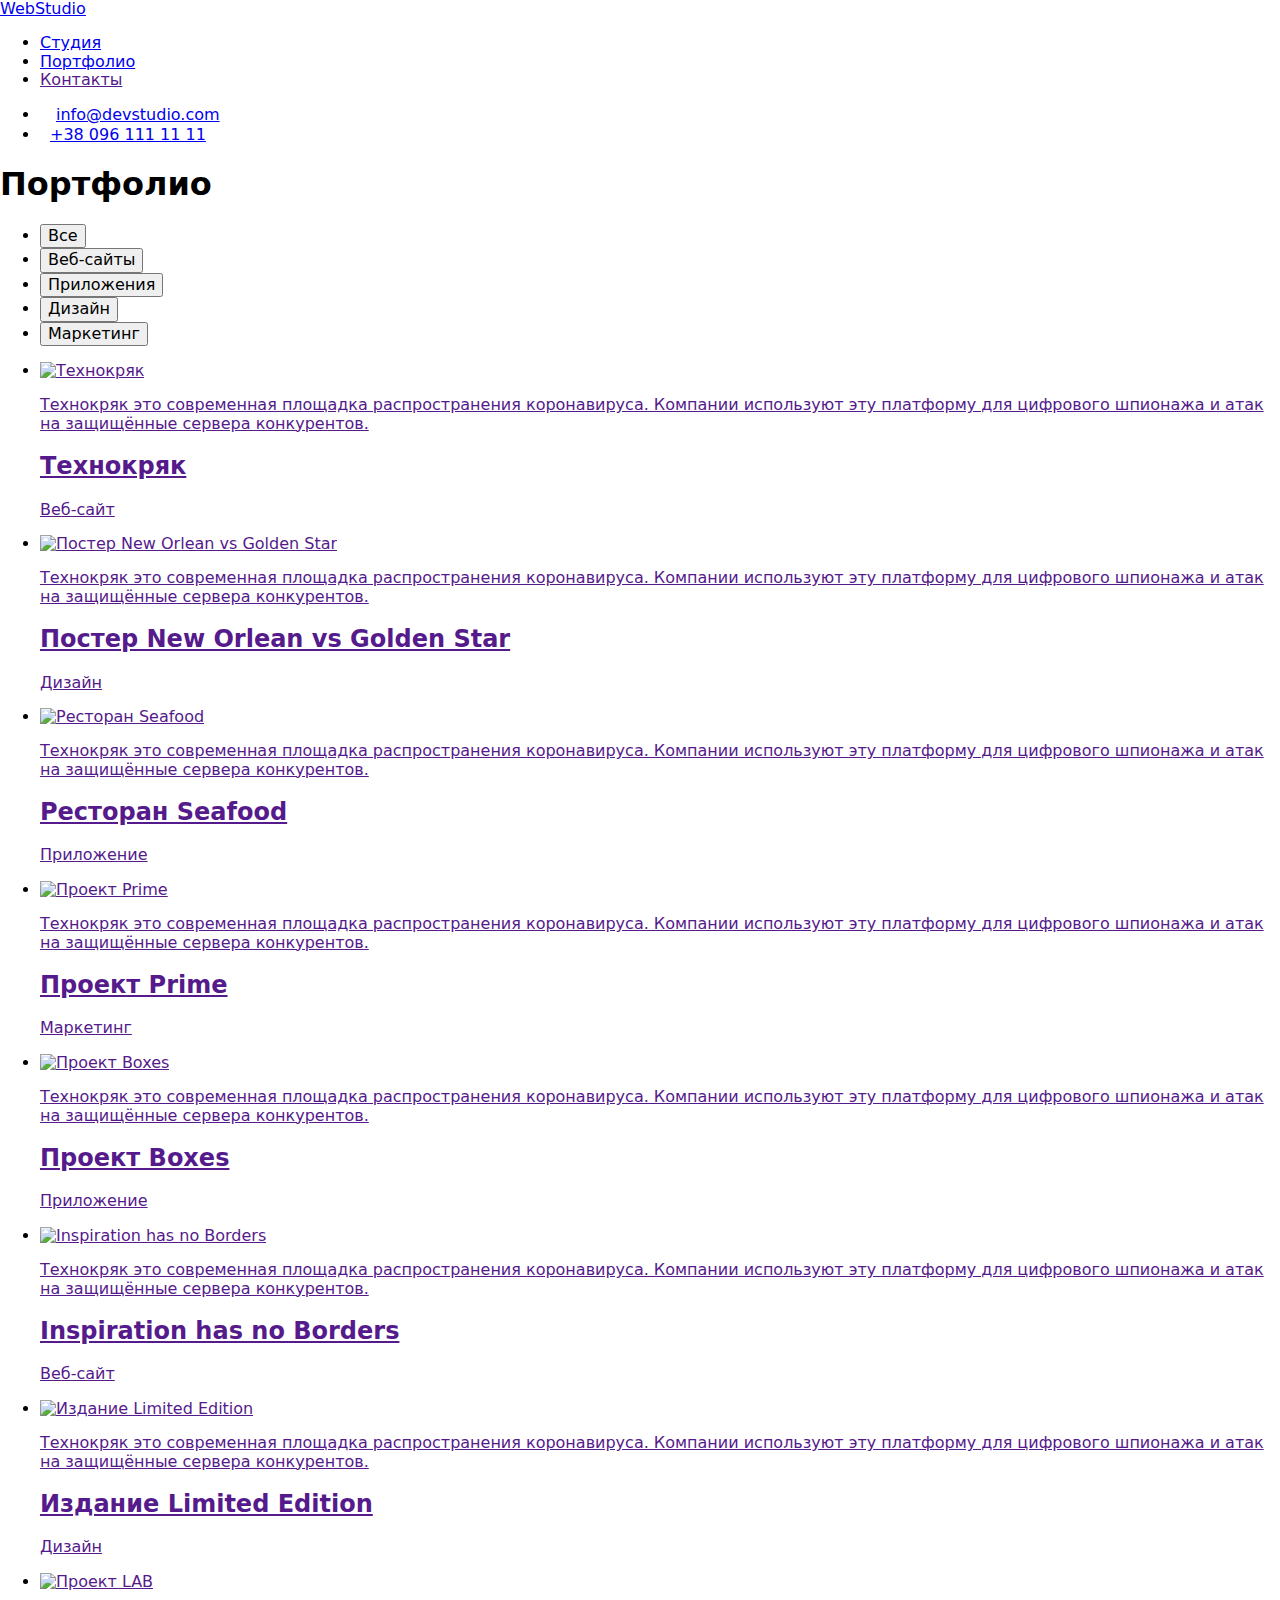
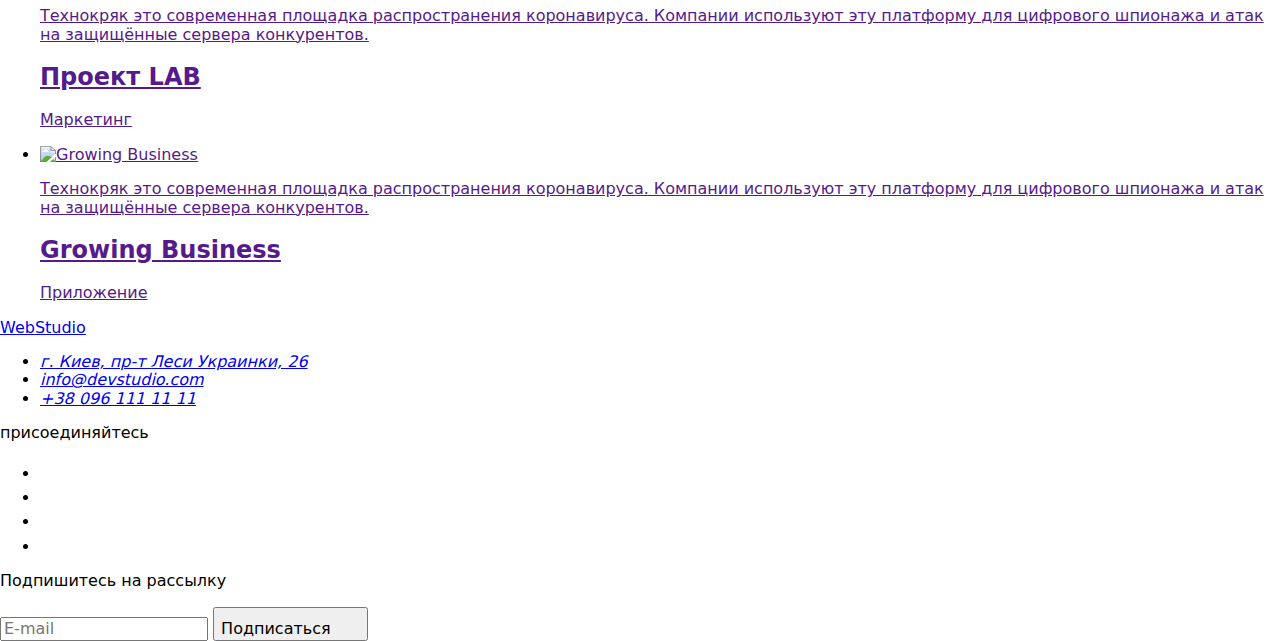
==== portfolio.html @ 0fcd15ce "Add files via upload" ====
<!DOCTYPE html>
<html lang="ru">
<head>
    <meta charset="UTF-8">
    <meta http-equiv="X-UA-Compatible" content="IE=edge">
    <meta name="viewport" content="width=device-width, initial-scale=1.0">
    <title>Портфолио</title>
    <link href="https://fonts.googleapis.com/css2?family=Raleway:wght@700&family=Roboto:wght@400;500;700;900&display=swap" rel="stylesheet">
    <link rel="stylesheet" href="https://cdnjs.cloudflare.com/ajax/libs/modern-normalize/1.1.0/modern-normalize.min.css">
    <link rel="stylesheet" href="./css/styles.css">
</head>
<body>
    <!-- Шапка сайта -->
    <header class="page-header">
        <div class="container nav-header">
            <nav class="main-nav">
                <a href="./index.html" class="logo">Web<span class="studio">Studio</span></a>
                <ul class="site-nav">
                    <li class="item">
                        <a href="./index.html" class="link">Студия</a>
                    </li>
                    <li class="item">
                        <a href="./portfolio.html" class="link current">Портфолио</a>
                    </li>
                    <li class="item">
                        <a href="" class="link">Контакты</a>
                    </li>
                </ul>
            </nav>
            <ul class="auth">
                <li class="item">
                    <a href="mailto:info@devstudio.com" class="auth-mail"><svg class="retreat" width="16" height="12">
                        <use href="./images/icons.svg#envelope"></use>
                    </svg>info@devstudio.com</a>
                </li>
                <li class="item">
                    <a href="tel:+380961111111" class="auth-tel"><svg class="retreat" width="10" height="16">
                        <use href="./images/icons.svg#smartphone"></use>
                    </svg>+38 096 111 11 11</a>
                </li>
            </ul>
        </div>
    </header>

    <main>
        <section class="section">
            <div class="container">
                <h1 class="hidden">Портфолио</h1>
                <!-- Фильтр -->
                <ul class="filter">
                    <li class="item"><button type="button" class="button primary">Все</button></li>
                    <li class="item"><button type="button" class="button secondary">Веб-сайты</button></li>
                    <li class="item"><button type="button" class="button secondary">Приложения</button></li>
                    <li class="item"><button type="button" class="button secondary">Дизайн</button></li>
                    <li class="item"><button type="button" class="button secondary">Маркетинг</button></li>
                </ul>
                <!-- Карточки -->
                <ul class="cards">
                    <li class="item">
                        <a class="cards-link" href="">
                            <div class="tumb">
                                <img src="./images/img1.jpg" alt="Технокряк" width="370">
                                <div class="overlay">
                                    <p class="paragraph" >Технокряк это современная площадка распространения коронавируса. Компании используют эту платформу для цифрового шпионажа и атак на защищённые сервера конкурентов.</p>
                                </div>
                            </div>
                            <div class="content">
                                <h2 class="title">Технокряк</h2>
                                <p class="paragraph">Веб-сайт</p>
                            </div>
                        </a>
                    </li>
                    <li class="item">
                        <a class="cards-link" href="">
                            <div class="tumb">
                                <img src="./images/img2.jpg" alt="Постер New Orlean vs Golden Star" width="370">
                                <div class="overlay">
                                    <p class="paragraph">Технокряк это современная площадка распространения коронавируса. Компании используют эту платформу для цифрового шпионажа и атак на защищённые сервера конкурентов.</p>
                                </div>
                            </div>                            
                            <div class="content">
                                <h2 class="title">Постер New Orlean vs Golden Star</h2>
                                <p class="paragraph">Дизайн</p>
                            </div>
                        </a>
                    </li>
                    <li class="item">
                        <a class="cards-link" href="">
                            <div class="tumb">
                                <img src="./images/img3.jpg" alt="Ресторан Seafood" width="370">
                                <div class="overlay">
                                    <p class="paragraph">Технокряк это современная площадка распространения коронавируса. Компании используют эту платформу для цифрового шпионажа и атак на защищённые сервера конкурентов.</p>
                                </div>
                            </div>                            
                            <div class="content">
                                <h2 class="title">Ресторан Seafood</h2>
                                <p class="paragraph">Приложение</p>
                            </div>
                        </a>
                    </li>
                    <li class="item">
                        <a class="cards-link" href="">
                            <div class="tumb">
                                <img src="./images/img4.jpg" alt="Проект Prime" width="370">
                                <div class="overlay">
                                    <p class="paragraph">Технокряк это современная площадка распространения коронавируса. Компании используют эту платформу для цифрового шпионажа и атак на защищённые сервера конкурентов.</p>
                                </div>
                            </div>                            
                            <div class="content">
                                <h2 class="title">Проект Prime</h2>
                                <p class="paragraph">Маркетинг</p>
                            </div>
                        </a>
                    </li>
                    <li class="item">
                        <a class="cards-link" href="">
                            <div class="tumb">
                                <img src="./images/img5.jpg" alt="Проект Boxes" width="370">
                                <div class="overlay">
                                    <p class="paragraph">Технокряк это современная площадка распространения коронавируса. Компании используют эту платформу для цифрового шпионажа и атак на защищённые сервера конкурентов.</p>
                                </div>
                            </div>                            
                            <div class="content">
                                <h2 class="title">Проект Boxes</h2>
                                <p class="paragraph">Приложение</p>
                            </div>
                        </a>
                    </li>
                    <li class="item">
                        <a class="cards-link" href="">
                            <div class="tumb">
                                <img src="./images/img6.jpg" alt="Inspiration has no Borders" width="370">
                                <div class="overlay">
                                    <p class="paragraph">Технокряк это современная площадка распространения коронавируса. Компании используют эту платформу для цифрового шпионажа и атак на защищённые сервера конкурентов.</p>
                                </div>
                            </div>                            
                            <div class="content">
                                <h2 class="title">Inspiration has no Borders</h2>
                                <p class="paragraph">Веб-сайт</p>
                            </div>
                        </a>
                    </li>
                    <li class="item">
                        <a class="cards-link" href="">
                            <div class="tumb">
                                <img src="./images/img7.jpg" alt="Издание Limited Edition" width="370">
                                <div class="overlay">
                                    <p class="paragraph">Технокряк это современная площадка распространения коронавируса. Компании используют эту платформу для цифрового шпионажа и атак на защищённые сервера конкурентов.</p>
                                </div>
                            </div>                            
                            <div class="content">
                                <h2 class="title">Издание Limited Edition</h2>
                                <p class="paragraph">Дизайн</p>
                            </div>
                        </a>
                    </li>
                    <li class="item">
                        <a class="cards-link" href="">
                            <div class="tumb">
                                <img src="./images/img8.jpg" alt="Проект LAB" width="370">
                                <div class="overlay">
                                    <p class="paragraph">Технокряк это современная площадка распространения коронавируса. Компании используют эту платформу для цифрового шпионажа и атак на защищённые сервера конкурентов.</p>
                                </div>
                            </div>                            
                            <div class="content">
                                <h2 class="title">Проект LAB</h2>
                                <p class="paragraph">Маркетинг</p>
                            </div>
                        </a>
                    </li>
                    <li class="item">
                        <a class="cards-link" href="">
                            <div class="tumb">
                                <img src="./images/img9.jpg" alt="Growing Business" width="370">
                                <div class="overlay">
                                    <p class="paragraph">Технокряк это современная площадка распространения коронавируса. Компании используют эту платформу для цифрового шпионажа и атак на защищённые сервера конкурентов.</p>
                                </div>
                            </div>                            
                            <div class="content">
                                <h2 class="title">Growing Business</h2>
                                <p class="paragraph">Приложение</p>
                            </div>
                        </a>
                    </li>
                </ul>
            </div>
        </section>
    </main>

    <!-- Футер -->
    <footer class="footer">
        <div class="container ranks">
            <div class="footer-left">
                <p><a href="./index.html" class="logo">Web<span class="studio">Studio</span></a></p>        
                <address>
                    <ul class="address">
                        <li><a href="https://goo.gl/maps/qXwa7qk5TGZTuWN36" target="_blank" rel="noopener noreferrer" class="maps">г. Киев, пр-т Леси Украинки, 26</a></li>
                        <li class="address-indent"><a href="mailto:info@devstudio.com" class="mail">info@devstudio.com</a></li>
                        <li class="address-indent"><a href="tel:+380961111111" class="tel">+38 096 111 11 11</a></li>
                    </ul>
                </address>
            </div>
            <div class="footer-links">
                <p>присоединяйтесь</p>
                <ul class="links">
                    <li class="ikons">
                        <a class="ikons1" href="">
                            <svg class="footer-ikons" width="20" height="20">
                                <use href="./images/icons.svg#instagram"></use>
                            </svg>
                        </a>
                    </li>
                    <li class="ikons">
                        <a class="ikons1" href="">
                            <svg class="footer-ikons" width="20" height="20">
                                <use href="./images/icons.svg#twitter"></use>
                            </svg>
                        </a>
                    </li>
                    <li class="ikons">
                        <a class="ikons1" href="">
                            <svg class="footer-ikons" width="20" height="20">
                                <use href="./images/icons.svg#facebook"></use>
                            </svg>
                        </a>
                    </li>
                    <li class="ikons">
                        <a class="ikons1" href="">
                            <svg class="footer-ikons" width="20" height="20">
                                <use href="./images/icons.svg#linkedin"></use>
                            </svg>
                        </a>
                    </li>
                </ul>
            </div>
            <form class="footer-form">
                <p>Подпишитесь на рассылку</p>
                <div class="footer-contact-form">
                    <input class="footer-contact-form-input" type="email" name="email" placeholder="E-mail" required>
                    <button class="footer-form-submit-btn" type="submit">
                        Подписаться
                        <svg class="icon-send" width="24" height="24">
                            <use href="./images/icons.svg#icon-send"></use></svg>
                    </button>
                </div>
            </form>
        </div>
    </footer>
   
</body>
</html>
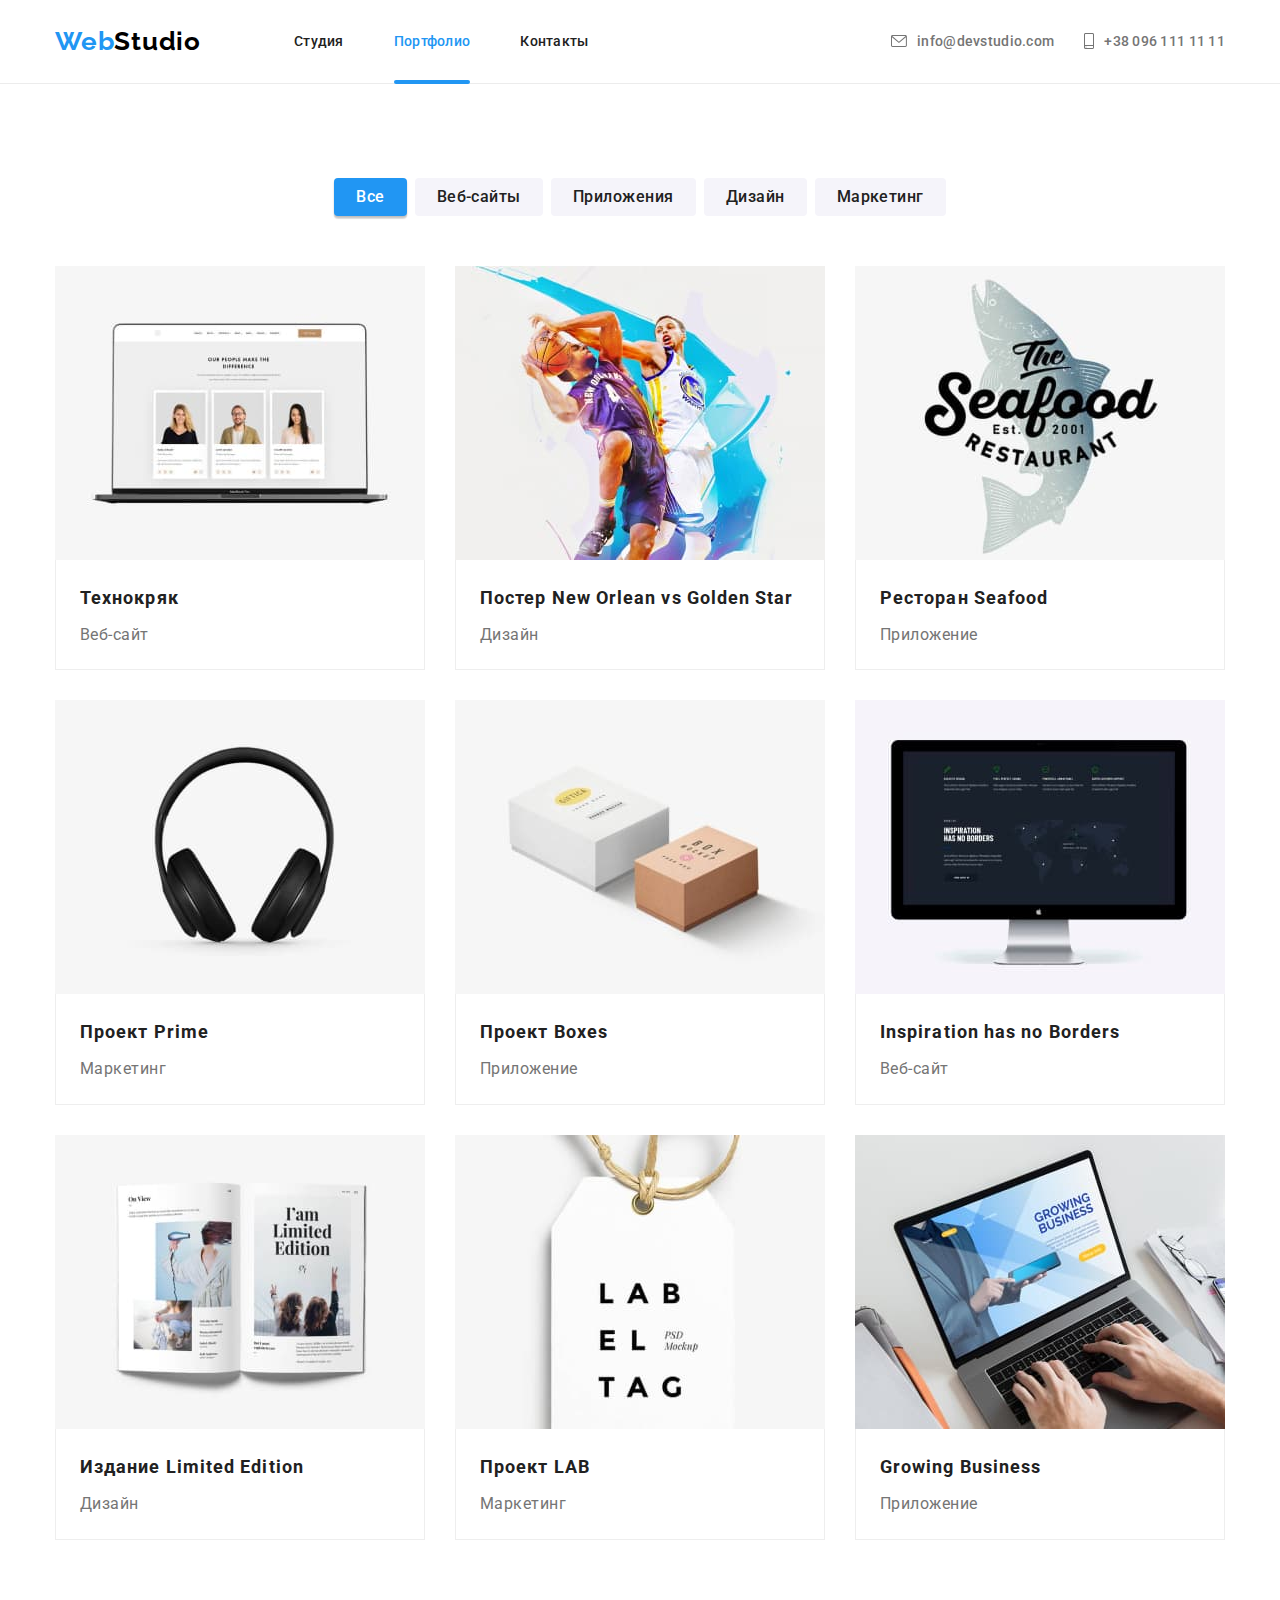
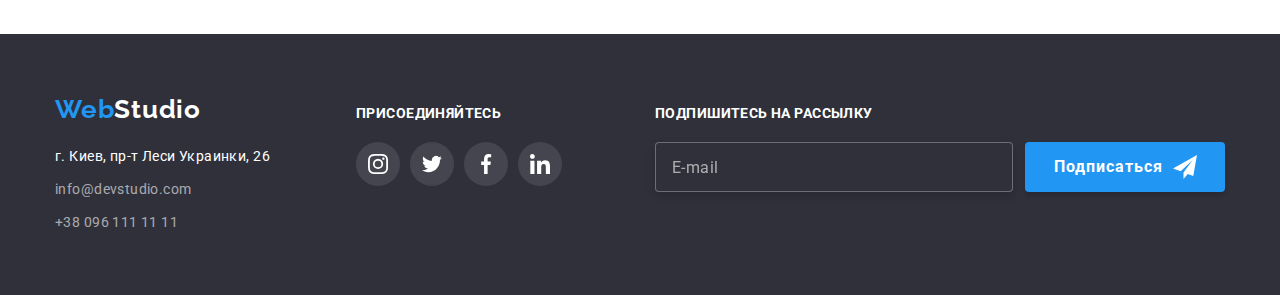
==== commit 421ec712: "классы в футере портфолио" ====
--- a/portfolio.html
+++ b/portfolio.html
@@ -194,14 +194,14 @@
                 <p><a href="./index.html" class="logo">Web<span class="studio">Studio</span></a></p>        
                 <address>
                     <ul class="address">
-                        <li><a href="https://goo.gl/maps/qXwa7qk5TGZTuWN36" target="_blank" rel="noopener noreferrer" class="maps">г. Киев, пр-т Леси Украинки, 26</a></li>
-                        <li class="address-indent"><a href="mailto:info@devstudio.com" class="mail">info@devstudio.com</a></li>
-                        <li class="address-indent"><a href="tel:+380961111111" class="tel">+38 096 111 11 11</a></li>
+                        <li><a href="https://goo.gl/maps/qXwa7qk5TGZTuWN36" target="_blank" rel="noopener noreferrer" class="address-link maps">г. Киев, пр-т Леси Украинки, 26</a></li>
+                        <li class="address-indent"><a href="mailto:info@devstudio.com" class="address-link mail">info@devstudio.com</a></li>
+                        <li class="address-indent"><a href="tel:+380961111111" class="address-link tel">+38 096 111 11 11</a></li>
                     </ul>
                 </address>
             </div>
             <div class="footer-links">
-                <p>присоединяйтесь</p>
+                <p class="footer-paragraph">присоединяйтесь</p>
                 <ul class="links">
                     <li class="ikons">
                         <a class="ikons1" href="">
@@ -234,7 +234,7 @@
                 </ul>
             </div>
             <form class="footer-form">
-                <p>Подпишитесь на рассылку</p>
+                <p class="footer-paragraph">Подпишитесь на рассылку</p>
                 <div class="footer-contact-form">
                     <input class="footer-contact-form-input" type="email" name="email" placeholder="E-mail" required>
                     <button class="footer-form-submit-btn" type="submit">
--- a/css/styles.css
+++ b/css/styles.css
@@ -0,0 +1,806 @@
+:root{
+    --primary-text-color: #757575;
+    --title-text-color: #212121;
+    --accent-color: #2196f3;
+    --white-color: #ffffff;
+    --background-btn-color: #F5F4FA;
+    --background-footer-color: #2F303A;
+    --footer-color: rgba(255, 254, 254, 0.6);
+    --overlay-color: rgba(33, 150, 243, 0.9);
+}
+
+body{
+    color: var(--primary-text-color);
+    background-color: var(--white-color);
+    font-family: Roboto, sans-serif
+}
+ul{
+    padding: 0;
+    margin: 0;
+    list-style: none;
+}
+button{
+    font-family: inherit;
+}
+
+.logo,
+.studio{    
+    font-family: Raleway, sans-serif;
+    font-weight: 700;
+    font-size: 26px;
+    line-height: 1.2;
+    letter-spacing: 0.03em;
+    text-decoration: none;
+}
+.logo{
+    color: var(--accent-color);
+}
+.page-header .studio{
+    color: #000000;    
+}
+/* nav */
+.nav-header{
+    display: flex;
+    align-items: center;
+}
+.main-nav{
+    display: flex;
+    align-items: center;
+}
+.site-nav{
+    display: flex;
+    margin-left: 93px;
+}
+.auth{
+    display: flex;
+    margin-left: auto;
+}
+.site-nav .item:not(:last-child){
+    margin-right: 50px;
+}
+.auth .item:not(:last-child){
+    margin-right: 30px;
+}
+.site-nav .link{
+    display: block;
+    padding-top: 32px;
+    padding-bottom: 32px;
+    color: var(--title-text-color);
+    font-weight: 500;
+    font-size: 14px;
+    line-height: 1.33;
+    letter-spacing: 0.02em;
+    text-decoration: none;
+    position: relative;
+    transition: color 250ms cubic-bezier(0.4, 0, 0.2, 1);
+}
+.site-nav .link:hover,
+.site-nav .link:focus {
+    color: var(--accent-color);
+}
+.site-nav .link.current{
+    color: var(--accent-color);
+}
+.current::after{
+    content: "";
+    display: inline-block;
+    height: 4px;
+    width: 100%;
+    position: absolute;
+    bottom: -1px;
+    left: 0;
+    background: var(--accent-color);
+    border-radius: 2px;
+}
+/* auth */
+.auth-mail,
+.auth-tel{
+    display: inline-flex;
+    padding-top: 32px;
+    padding-bottom: 32px;
+    align-items: center;
+    color: var(--primary-text-color);
+    fill: var(--primary-text-color);
+    font-weight: 500;
+    font-size: 14px;
+    line-height: 1.33;
+    letter-spacing: 0.02em;
+    text-decoration: none;
+    transition: color 250ms cubic-bezier(0.4, 0, 0.2, 1), fill 250ms cubic-bezier(0.4, 0, 0.2, 1);
+}
+.retreat{
+    margin-right: 10px;
+} 
+.auth-mail:hover,
+.auth-mail:focus,
+.auth-tel:hover,
+.auth-tel:focus{
+    color: var(--accent-color);
+    fill: var(--accent-color);
+}
+.page-header{
+    margin-left: 0px;
+    border-bottom: 1px solid #ECECEC;
+}
+/* main */
+.section{
+    padding-top: 94px;
+    padding-bottom: 94px;
+}
+
+/* filter */
+.filter{
+    display: flex;
+    margin-left: auto;
+    margin-right: auto;
+    margin-bottom: 50px;
+    justify-content: center;
+}
+.filter .item:not(:last-child){
+    margin-right: 8px;
+}
+.button{
+    border: none;
+    border-radius: 4px;
+    padding: 6px 22px;
+    color: var(--title-text-color);
+    background-color: var(--background-btn-color);
+    font-weight: 500;
+    font-size: 16px;
+    line-height: 1.62;
+    text-align: center;
+    letter-spacing: 0.03em;
+    text-decoration: none;
+    cursor: pointer;
+    transition: color 250ms cubic-bezier(0.4, 0, 0.2, 1), background-color 250ms cubic-bezier(0.4, 0, 0.2, 1), box-shadow 250ms cubic-bezier(0.4, 0, 0.2, 1);
+}
+.filter .button{
+     max-width: 145px;   
+}
+.filter .button.secondary:hover,
+.filter .button.secondary:focus,
+.button.primary{
+    color: var(--white-color);
+    background-color: var(--accent-color);
+    box-shadow: 0px 3px 1px rgba(0, 0, 0, 0.1), 0px 1px 2px rgba(0, 0, 0, 0.08), 0px 2px 2px rgba(0, 0, 0, 0.12);
+}
+.button.secondary{
+    color: var(--title-text-color);
+    background-color: var(--background-btn-color);
+}
+/* cards */
+.cards{
+    display: flex;
+    flex-wrap: wrap;
+}
+.cards .item{
+    width: 370px;    
+}
+.cards-link{
+    display: block;
+    transition: box-shadow 250ms cubic-bezier(0.4, 0, 0.2, 1);
+}
+.cards-link:hover,
+.cards-link:focus{
+    box-shadow: 0px 1px 1px rgba(0, 0, 0, 0.12), 0px 4px 4px rgba(0, 0, 0, 0.06), 1px 4px 6px rgba(0, 0, 0, 0.16);
+}
+.cards .item:not(:nth-child(3n)){
+    margin-right: 30px;
+}
+.cards .item:not(:nth-last-child(-n+3)){
+    margin-bottom: 30px;
+}
+.tumb{
+    position: relative;
+    overflow: hidden;
+}
+.cards-link:hover .overlay,
+.cards-link:focus .overlay{
+    transform: translateY(0);
+}
+.overlay{
+    padding: 63px 24px;
+    position: absolute;
+    bottom: 0;
+    left: 0;
+    width: 100%;
+    height: 100%;
+    background-color: var(--overlay-color);
+    transform: translateY(101%);
+    transition: transform 250ms cubic-bezier(0.4, 0, 0.2, 1);
+}
+.cards .content{
+    padding: 20px 24px;
+    border: 1px solid #EEEEEE;
+    border-top: 0;
+    box-sizing: border-box;
+}
+.cards .title{
+    margin-top: 0;
+    margin-bottom: 4px;
+    color: var(--title-text-color);
+    font-weight: 700;
+    font-size: 18px;
+    line-height: 2;
+    letter-spacing: 0.06em;
+}
+.cards-link{
+    text-decoration: none;
+}
+.cards .paragraph{
+    color:var(--primary-text-color) ;
+    font-size: 16px;
+    line-height: 1.87;
+    letter-spacing: 0.03em;
+}
+.tumb .paragraph{
+    font-family: Roboto;
+    font-style: normal;
+    font-weight: 400;
+    font-size: 18px;
+    line-height: 1.56;
+    letter-spacing: 0.03em;
+    color: #FFFFFF;
+}
+/* hero */
+.hero{
+    padding-top: 200px;
+    padding-bottom: 200px;
+    text-align: center;
+    max-width: 1600px;
+    height: 600px;
+    margin-left: auto;
+    margin-right: auto;
+    background-image: linear-gradient(to right, rgba(47, 48, 58, 0.4), rgba(47, 48, 58, 0.4)), url(../images/hero.jpg);
+}
+.hero-title{
+    margin-top: 0px;
+    margin-bottom: 30px;
+    margin-left: auto;
+    margin-right: auto;
+    width: 696px;
+    color: var(--white-color);
+    font-weight: 900;
+    font-size: 44px;
+    line-height: 1.36;
+    letter-spacing: 0.06em;
+    text-transform: uppercase;
+}
+.hero-btn{
+    border-radius: 4px;
+    border: 0px;
+    padding: 10px 32px;
+    min-width: 200px;
+    height: 50px;
+    color: var(--white-color);
+    background-color: var(--accent-color);
+    font-weight: 700;
+    font-size: 16px;
+    line-height: 1.87;
+    align-items: center;
+    letter-spacing: 0.06em;
+    text-decoration: none;
+    cursor: pointer;
+    transition: background-color 250ms cubic-bezier(0.4, 0, 0.2, 1);
+}
+.hero-btn:hover,
+.hero-btn:focus{
+    background-color: #188CE8;    ;
+}
+
+/* section */
+h3,
+p{
+    margin-top: 0;
+    margin-bottom: 0;
+}
+.people{
+    background-color: #F5F4FA;
+}
+.peculiarities{
+    display: flex;
+}
+.peculiarities .item{
+    width: calc((100%-90)/4);
+}
+.peculiarities .item:not(:last-child){
+    margin-right: 30px;
+}
+.decor{
+    display: flex;
+    align-items: center;
+    background-color: #F5F4FA;
+    height: 120px;
+    margin-bottom: 30px;
+    justify-content: center;
+}
+.peculiarities .section-title{
+    margin-bottom: 10px;
+    font-weight: 700;
+    font-size: 14px;
+    line-height: 1.14;
+    text-align: left;
+    letter-spacing: 0.03em;
+    text-transform: uppercase;
+}
+.peculiarities .paragraph{
+    font-size: 14px;
+    line-height: 1.71;
+    letter-spacing: 0.03em;
+}
+.section-title{
+    margin-top: 0;
+    margin-bottom: 50px;
+    color: var(--title-text-color);
+    font-weight: 700;
+    font-size: 36px;
+    line-height: 1.17;
+    text-align: center;
+    letter-spacing: 0.03em;
+}
+.work{
+    padding-top: 0;
+}
+.section-work{
+    display: flex;
+}
+.section-work .item{
+    width: calc((100%-60)/3);
+}
+.section-work .item:not(:last-child){
+    margin-right: 30px;
+}
+img{
+    display: block;
+}
+.work-item{
+    position: relative;
+}
+.work-insert{
+    position: absolute;
+    bottom: 0;
+    width: 370px;
+    height: 70px;
+    display: flex;
+    background: rgba(47, 48, 58, 0.8);
+}
+.work-insert .paragraph{
+    display: flex;
+    align-items: center;
+    justify-content: center;
+    width: 100%;
+    font-family: Roboto;
+    font-style: normal;
+    font-weight: 700;
+    font-size: 14px;
+    line-height: 1.14;    
+    letter-spacing: 0.03em;
+    text-transform: uppercase;
+    color: #FFFFFF;    
+}
+.command{
+    display: flex;
+}
+.command .item{
+    width: calc((100%-90)/4);
+    background: var(--white-color);
+    box-shadow: 0px 1px 3px rgba(0, 0, 0, 0.12), 0px 1px 1px rgba(0, 0, 0, 0.14), 0px 2px 1px rgba(0, 0, 0, 0.2);
+    border-radius: 0px 0px 4px 4px;
+}
+.command .item:not(:last-child){
+    margin-right: 30px;
+}
+.command .content{
+    padding-top: 30px;
+    padding-bottom: 30px;
+}
+.name{
+    margin-bottom: 10px;
+    color: var(--title-text-color);
+    font-weight: 500;
+    font-size: 16px;
+    line-height: 1.19;
+    text-align: center;
+    letter-spacing: 0.03em;
+}
+.command .paragraph{
+    font-size: 16px;
+    line-height: 1.19;
+    text-align: center;
+    letter-spacing: 0.03em;
+    margin-bottom: 16px;
+}
+.links{
+    display: flex;
+    padding: 0;
+    margin: 0 auto;    
+    list-style: none;
+    justify-content: center;
+    align-items: center;
+}
+.links .ikons1{
+    display: inline-flex;
+    width: 44px;
+    height: 44px;
+    border-radius: 50%;
+    align-items: center;
+    justify-content: center;
+    transition: background-color 250ms cubic-bezier(0.4, 0, 0.2, 1);
+}
+.command-ikons{
+    fill: #AFB1B8;
+    transition: fill 250ms cubic-bezier(0.4, 0, 0.2, 1);
+}
+.ikons1:hover .command-ikons,
+.ikons1:focus .command-ikons{
+    fill: var(--white-color);
+}
+.links .ikons1:hover,
+.links .ikons1:focus{
+    background-color: var(--accent-color);    
+}
+.links .ikons:not(:last-child){
+    margin-right: 10px;
+}
+
+.customers{
+    display: flex;
+    padding: 0;
+    margin: 0;
+    list-style: none;
+}
+.button1{
+    display: flex;
+    align-items: center;
+    justify-content: center;
+    padding: 0;    
+    width: 170px;
+    height: 92px;
+    border: 1px solid #AFB1B8;
+    box-sizing: border-box;
+    border-radius: 4px;
+    background-color: var(--white-color);
+    transition: border 250ms cubic-bezier(0.4, 0, 0.2, 1);
+}
+.customers li + li{
+    margin-left: 30px;
+}
+.button-icon{    
+    fill: #AFB1B8;
+    transition: fill 250ms cubic-bezier(0.4, 0, 0.2, 1);
+}
+.button1:hover,
+.button1:focus{
+    border: 1px solid var(--accent-color);
+}
+.button1:hover .button-icon,
+.button1:focus .button-icon{
+    fill: var(--accent-color);    
+}
+
+/* footer */
+.footer{
+    padding-top: 60px;
+    padding-bottom: 60px;
+    background-color: var(--background-footer-color);
+}
+.ranks{
+    display: flex;
+    align-items: baseline;
+}
+.footer .studio{
+    color: var(--white-color);
+}
+.address{
+    margin-top: 20px;
+    width: 231px;
+}
+.address-link{
+    font-size: 14px;
+    line-height: 1.71;
+    letter-spacing: 0.03em;
+    text-decoration: none;
+    font-style: normal;
+    transition: color 250ms cubic-bezier(0.4, 0, 0.2, 1);
+}
+.address-indent{
+    margin-top: 9px;
+}
+.address .mail,
+.address .tel{   
+    color: var(--footer-color);
+}
+.address .maps{
+    color: var(--white-color);
+}
+.address-link:hover,
+.address-link:focus{
+    color: var(--white-color);
+}
+.footer-links{
+    margin-left: 70px;
+}
+.footer-paragraph{
+    margin-bottom: 20px;
+    font-style: normal;
+    font-weight: bold;
+    font-size: 14px;
+    line-height: 1.14;
+    letter-spacing: 0.03em;
+    text-transform: uppercase;
+    color: #FFFFFF
+}
+.footer-links .ikons1{
+    background-color: rgba(255, 255, 255, 0.1);
+}
+.footer-ikons{
+    fill: var(--white-color);    
+}
+.footer-form{
+    margin-left: 93px;
+}
+.footer-contact-form{
+    display: flex;
+}
+.footer-contact-form-input{
+    display: flex;
+    align-items: center;
+    width: 358px;
+    height: 50px;
+    margin-right: 12px;
+    padding-left: 16px;
+    font-family: Roboto;
+    font-style: normal;
+    font-weight: 400;
+    font-size: 16px;
+    line-height: 1.25;
+    letter-spacing: 0.03em;
+    background-color: var(--background-footer-color);
+    border: 1px solid rgba(255, 255, 255, 0.3);
+    filter: drop-shadow(0px 4px 4px rgba(0, 0, 0, 0.15));
+    border-radius: 4px;
+    color: var(--white-color);
+    transition: border-color 250ms cubic-bezier(0.4, 0, 0.2, 1);
+}
+.footer-contact-form-input:focus{
+    outline: none;    
+    border-color: var(--accent-color);
+}
+.footer-contact-form-input::placeholder{
+    color: rgba(255, 255, 255, 0.6);
+}
+.footer-form-submit-btn{
+    display: flex;
+    align-items: center;
+    text-align: center;
+    padding: 10px 28px 10px 29px;
+    min-width: 200px;
+    height: 50px;
+    font-family: Roboto;
+    font-style: normal;
+    font-weight: 700;
+    font-size: 16px;
+    line-height: 1.88;    
+    letter-spacing: 0.06em;
+    text-decoration: none;
+    cursor: pointer;
+    border-radius: 4px;
+    border: 0px;    
+    color: var(--white-color);
+    background-color: var(--accent-color);
+    box-shadow: 0px 4px 4px rgba(0, 0, 0, 0.15);
+    transition: background-color 250ms cubic-bezier(0.4, 0, 0.2, 1);
+}
+.footer-form-submit-btn:hover,
+.footer-form-submit-btn:focus{
+    background-color: #188CE8;    ;
+}
+.icon-send{
+    margin-left: 10px;
+}
+.container{
+    margin-left: auto;
+    margin-right: auto;
+    width: 1200px;
+    padding-left: 15px;
+    padding-right: 15px;
+}
+.hidden {
+    position: absolute;
+    width: 1px;
+    height: 1px;
+    margin: -1px;
+    border: 0;
+    padding: 0;    
+    white-space: nowrap;
+    clip-path: inset(100%);
+    clip: rect(0 0 0 0);
+    overflow: hidden;
+}
+.backdrop{
+    position: fixed;
+    z-index: 100;
+    top: 0;
+    left: 0;
+    width: 100vw;
+    height: 100vh;
+    background-color: rgba(0, 0, 0, 0.5);
+    opacity: 1;
+    visibility: visible;
+    transition: opacity 250ms cubic-bezier(0.4, 0, 0.2, 1), visibility 250ms cubic-bezier(0.4, 0, 0.2, 1);
+    animation: animatescale 1000ms linear;
+}
+.backdrop.is-hidden{
+    visibility: hidden;
+    opacity: 0;
+    pointer-events: none;
+}
+.modal{
+    position: absolute;     
+    top: 50%;
+    left: 50%;
+    transform: translate(-50%, -50%);
+    min-width: 528px;
+    min-height: 581px;
+    background-color: var(--white-color);
+    box-shadow: 0px 1px 3px rgba(0, 0, 0, 0.12), 0px 1px 1px rgba(0, 0, 0, 0.14), 0px 2px 1px rgba(0, 0, 0, 0.2);
+    border-radius: 4px;
+    padding: 40px;
+}
+.modal-close{
+    display: flex;
+    justify-content: center;
+    align-items: center;
+    padding: 0;
+    position: absolute;
+    top: 8px;
+    right: 8px;
+    width: 30px;
+    height: 30px;
+    border-radius: 50%;
+    border: 1px solid rgba(0, 0, 0, 0.1);
+    background-color: transparent;
+    cursor: pointer;
+    transition: fill 250ms cubic-bezier(0.4, 0, 0.2, 1);   
+}
+.modal-close:hover,
+.modal-close:focus{
+    fill: var(--accent-color);
+}
+.contact-form-text{
+    font-family: Roboto;
+    font-style: normal;
+    font-weight: 700;
+    font-size: 20px;
+    line-height: 1.15;
+    text-align: center;
+    letter-spacing: 0.03em;
+    color: var(--title-text-color);
+    margin-bottom: 12px;
+}
+.contact-form-field{
+    display: block;
+    font-style: normal;
+    font-size: 12px;
+    line-height: 1.167;
+    letter-spacing: 0.01em;
+    margin-bottom: 10px;
+}
+.contact-form-field:nth-child(5){
+    margin-bottom: 20px;
+}
+.contact-form-input-icon{
+    position: relative;
+    display: block;
+    margin-top: 4px;
+}
+.contact-form-input{    
+    width: 100%;
+    height: 40px;
+    padding-left: 42px;
+    border: 1px solid rgba(33, 33, 33, 0.2);
+    box-sizing: border-box;
+    border-radius: 4px;
+    cursor: pointer;
+    transition: border-color 250ms cubic-bezier(0.4, 0, 0.2, 1);
+}
+.contact-form-input:focus{
+    outline: none;    
+    border-color: var(--accent-color);
+}
+.contact-form-input:focus + .contact-form-icon{
+    fill: var(--accent-color);
+}
+.contact-form-icon{
+    position: absolute;
+    top: 50%;
+    left: 12px;
+    transform: translateY(-50%);
+    color: var(--title-text-color);
+    transition: fill 250ms cubic-bezier(0.4, 0, 0.2, 1);
+}
+.contact-form-message{
+    width: 100%;
+    height: 120px;
+    margin-top: 4px;
+    padding: 12px 16px;
+    resize: none;
+    border: 1px solid rgba(33, 33, 33, 0.2);
+    box-sizing: border-box;
+    border-radius: 4px;
+    cursor: pointer;
+    transition: border-color 250ms cubic-bezier(0.4, 0, 0.2, 1);
+}
+.contact-form-message:focus{
+    outline: none;    
+    border-color: var(--accent-color);
+}
+.contact-form-message::placeholder{
+    color: rgba(117, 117, 117, 0.5);
+}
+.contact-form-checkbox-wrapper{
+    margin-bottom: 30px;
+}
+.contact-form-checkbox:focus + .contact-form-checkbox-label::before{
+    border-color: var(--accent-color);
+}
+.contact-form-checkbox:checked + .contact-form-checkbox-label::before{
+    background-image: url(../images/icon-check.svg);
+    border: none;
+}
+
+.contact-form-checkbox-label{
+    display: flex;
+    align-items: center;
+    justify-content: center;
+    font-weight: 400;
+    font-size: 14px;
+    line-height: 1.71;
+    letter-spacing: 0.03em;
+}
+.contact-form-checkbox-label::before{
+    content: "";
+    display: inline-block;
+    width: 16px;
+    height: 15px;
+    border: 2px solid var(--title-text-color);
+    border-radius: 2px;
+    cursor: pointer;
+    margin-right: 7px;
+    transition: border-color 250ms cubic-bezier(0.4, 0, 0.2, 1);
+}
+.contact-form-checkbox-link{
+    color: var(--accent-color);
+}
+.contact-form-submit-btn{
+    display: block;
+    margin: 0 auto;
+    border-radius: 4px;
+    border: 0px;
+    padding: 10px 55px 10px 56px;
+    min-width: 200px;
+    height: 50px;
+    color: var(--white-color);
+    background-color: var(--accent-color);
+    font-weight: 700;
+    font-size: 16px;
+    line-height: 1.87;
+    align-items: center;
+    letter-spacing: 0.06em;
+    text-decoration: none;
+    cursor: pointer;
+    transition: background-color 250ms cubic-bezier(0.4, 0, 0.2, 1);
+}
+.contact-form-submit-btn:hover,
+.contact-form-submit-btn:focus{
+    background-color: #188CE8;    ;
+}
+
+@keyframes animatescale {
+    0%{
+        transform: scale(0.5);
+    }
+    100%{
+        transform: scale(1);
+    }
+}